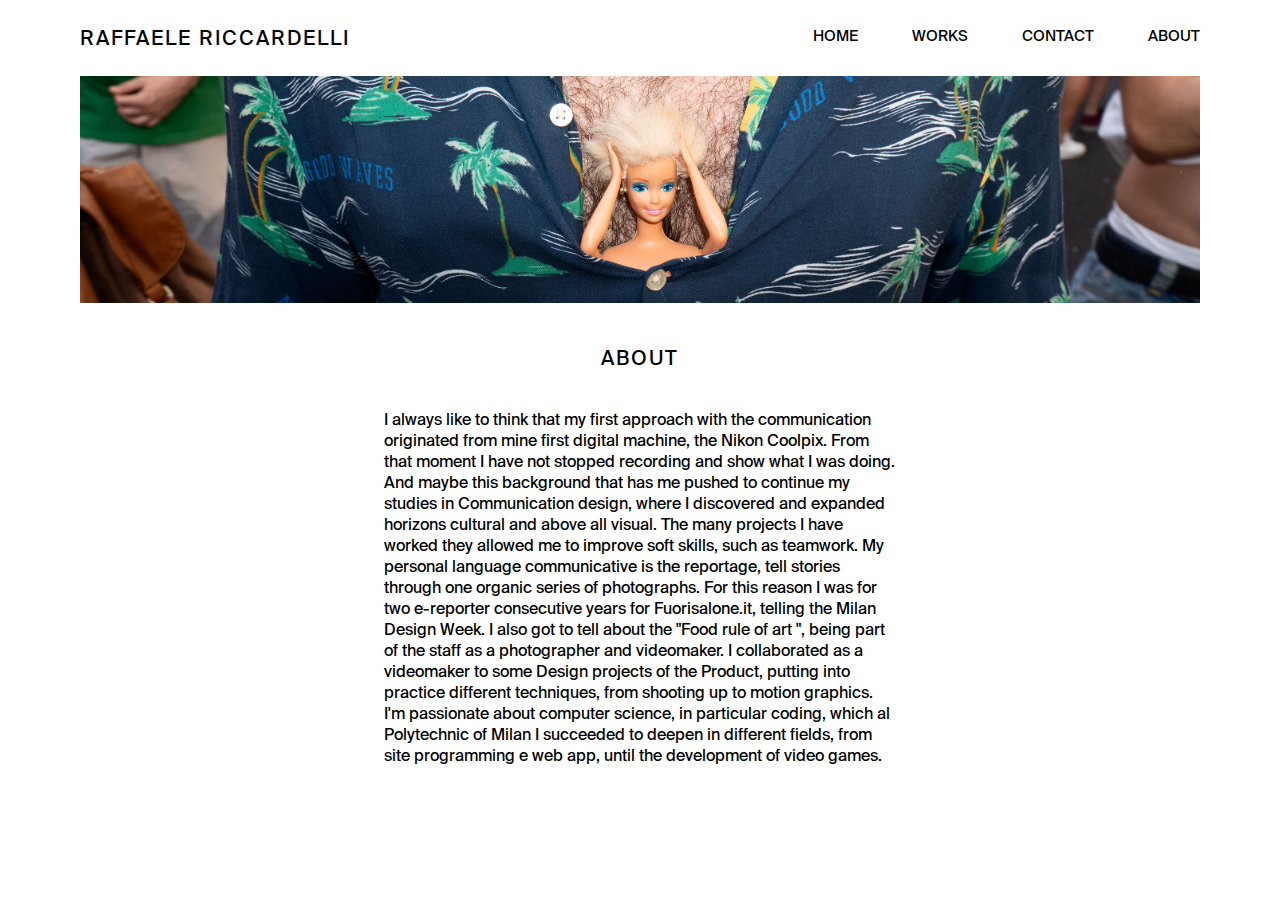
==== about.html @ d8660416 "Pre-test website" ====
<!DOCTYPE html>
<html>

<head>
  <meta charset="utf-8">
  <meta name="viewport" width=device-width, initial-scale=1.0, maximum-scale=1.0, user-scalable=0>
  <link rel="stylesheet" type="text/css" href="style_information.css" media="screen" />
  <style>
    body {
      padding: 0;
      margin: 0;
    }
  </style>
</head>

<body>
  <div class="inner-site">
    <div class="wrapper">
      <header class="header">
        <div class="name"><a href="index.html">
            RAFFAELE RICCARDELLI
          </a></div>
        <ul class="sections">
          <li class="home"><a href="index.html">
              HOME
            </a></li>
          <li class="works"><a href="#">
              WORKS
            </a></li>
          <li class="contact"><a href="contact.html">
              CONTACT
            </a></li>
          <li class="about"><a href="#">
              ABOUT
            </a></li>
        </ul>
      </header>

      <div class="image-box">
        <img src="assets/contact/contact.jpg" style="width:100%">
      </div>

      <div class="title">ABOUT</div>

      <div class="text-about">
        I always like to think that
        my first approach with the
        communication originated from mine
        first digital machine, the
        Nikon Coolpix. From that moment
        I have not stopped recording and
        show what I was doing. And maybe
        this background that has me
        pushed to continue my studies in
        Communication design, where
        I discovered and expanded horizons
        cultural and above all visual.
        The many projects I have
        worked they allowed me to
        improve soft skills, such as
        teamwork.
        My personal language
        communicative is the reportage,
        tell stories through one
        organic series of photographs. For
        this reason I was for two
        e-reporter consecutive years for
        Fuorisalone.it, telling the
        Milan Design Week.
        I also got to
        tell about the "Food rule
        of art ", being part of the staff
        as a photographer and videomaker.
        I collaborated as a videomaker
        to some Design projects of the
        Product, putting into practice
        different techniques, from shooting up
        to motion graphics.
        I'm passionate about computer science,
        in particular coding, which al
        Polytechnic of Milan I succeeded
        to deepen in different fields,
        from site programming e
        web app, until the development of
        video games.
      </div>
    </div>
  </div>

</html>
---- style_information.css ----
@font-face {
  font-family: "Suisse";
  src: url("./assets/font/SuisseIntl-Book.otf");
}

/*******************************************************CONTACT AND ABOUT PAGES*******************************************************/
.wrapper {
  display: flex;
  width: 100vw;
  flex-direction: column;
}

/*header*/
.header {
  font-family: "Suisse";
  text-align: center;
  width: 100%;
  position: absolute;
  order: 1;
}

.name {
  font-size: 20px;
  letter-spacing: 0.1em;
  display: inline-block;
  float: left;
  padding: 25px 80px;
  vertical-align: middle;
  color: black;
}

ul li {
  display: inline-block;
  vertical-align: middle;
}

.works, .contact, .about {
  padding-left: 50px;
}

.sections {
  margin: 0;
  padding: 25px 80px;
  font-size: 15px;
  float: right;
}

a {
  text-decoration: none;
  color: black;
}

a:hover {
  opacity: 0.6;
}

/*LIGHTBOX*/
* {
  box-sizing: border-box;
}

.image-box {
  margin-top: 76px;
  padding-left: 80px;
  padding-right: 80px;
  order: 2;
}

.title {
  font-family: "Suisse";
  font-size: 20px;
  letter-spacing: 0.1em;
  text-align: center;
  margin-top: 38px;
  width: 100%;
  order: 3;
}

/*******************************************************CONTACT PAGE*******************************************************/

/* Style inputs */
input[type=text], select, textarea {
  font-family: "Suisse";
  width: 100%;
  padding: 12px;
  border: 1px solid black;
  margin-top: 6px;
  margin-bottom: 16px;
  resize: vertical;
}

input[type=submit] {
  background-color: black;
  color: white;
  padding: 12px 20px;
  border: none;
  cursor: pointer;
  font-family: "Suisse";
}

input[type=submit]:hover {
  background-color: black;
  font-family: "Suisse";
}

/* Create two columns that float next to eachother */
.column-form {
  font-family: "Suisse";
  width: 50%;
  margin-top: 6px;
  padding: 20px;
  margin: auto;
  order: 4;
}

.name-form {
  width: 100%;
  display: inline-block;
}

#fname {
  width: 48.5%;
  margin-right: 22px;
}

#lname {
  width: 48.5%;
}

/* Clear floats after the columns */
.row:after {
  content: "";
  display: table;
  clear: both;
}

/*******************************************************ABOUT PAGE*******************************************************/
.text-about {
  padding-top: 38px;
  margin: auto;
  font-family: "Suisse";
  width: 40%;
  order: 5;
}
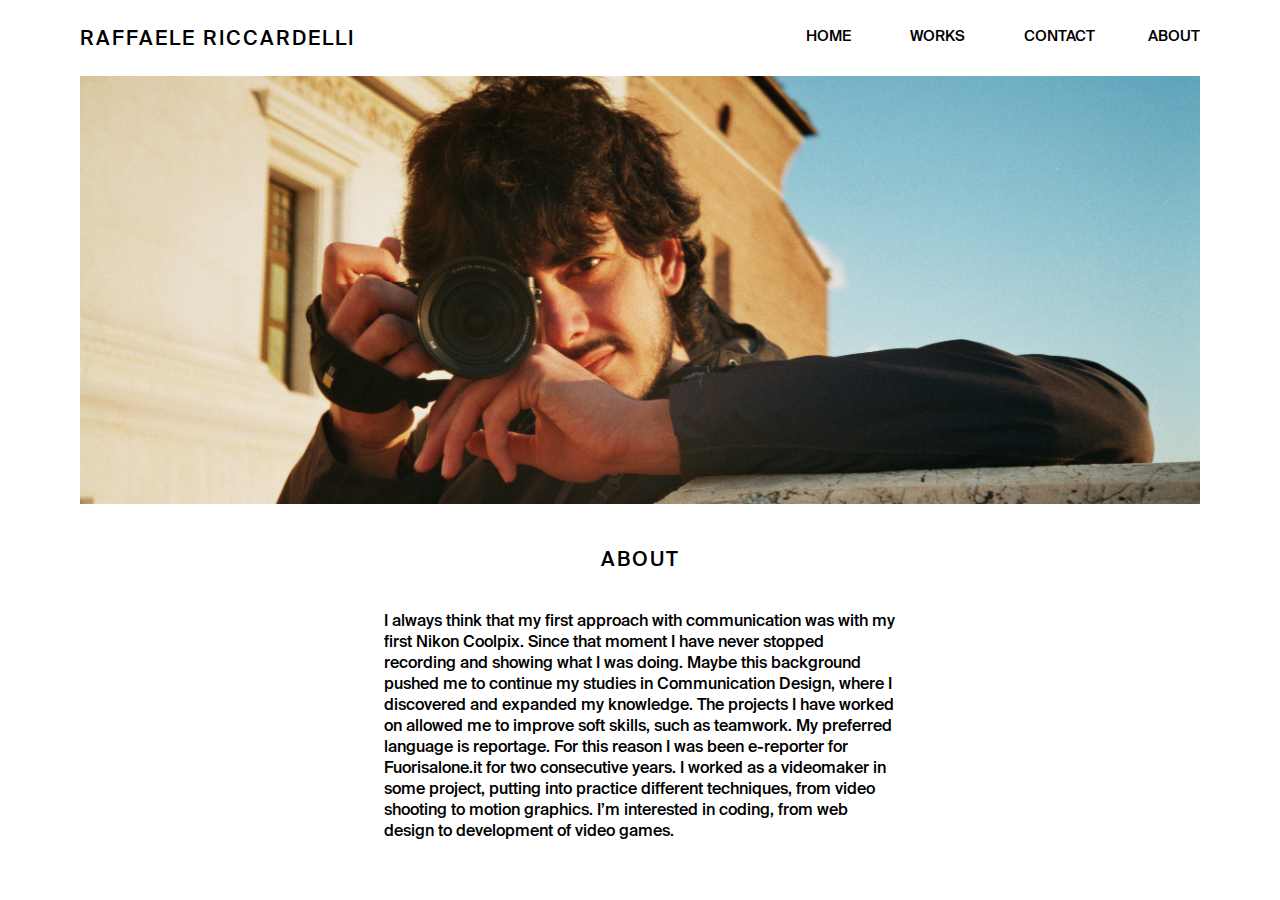
==== commit 82d72e46: "Scroll menu added" ====
--- a/about.html
+++ b/about.html
@@ -24,64 +24,55 @@
           <li class="home"><a href="index.html">
               HOME
             </a></li>
-          <li class="works"><a href="#">
-              WORKS
-            </a></li>
+            <li class="dropdown">
+              <button class="dropbtn">WORKS</button>
+              <div class="dropdown-content">
+                <a href="photography.html">PHOTOGRAPHY</a>
+                <a href="video.html">VIDEO</a>
+                <a href="coding.html">CODING</a>
+              </div>
+            </li>
           <li class="contact"><a href="contact.html">
               CONTACT
             </a></li>
-          <li class="about"><a href="#">
+          <li class="about"><a href="about.html">
               ABOUT
             </a></li>
         </ul>
       </header>
 
       <div class="image-box">
-        <img src="assets/contact/contact.jpg" style="width:100%">
+        <img src="assets/about/about.jpg" style="width:100%">
       </div>
 
       <div class="title">ABOUT</div>
 
       <div class="text-about">
-        I always like to think that
-        my first approach with the
-        communication originated from mine
-        first digital machine, the
-        Nikon Coolpix. From that moment
-        I have not stopped recording and
-        show what I was doing. And maybe
-        this background that has me
-        pushed to continue my studies in
-        Communication design, where
-        I discovered and expanded horizons
-        cultural and above all visual.
-        The many projects I have
-        worked they allowed me to
+        I always think that
+        my first approach with
+        communication was with my first
+        Nikon Coolpix. Since that moment
+        I have never stopped recording and
+        showing what I was doing. Maybe
+        this background
+        pushed me to continue my studies in
+        Communication Design, where
+        I discovered and expanded my knowledge.
+        The projects I have
+        worked on allowed me to
         improve soft skills, such as
         teamwork.
-        My personal language
-        communicative is the reportage,
-        tell stories through one
-        organic series of photographs. For
-        this reason I was for two
-        e-reporter consecutive years for
-        Fuorisalone.it, telling the
-        Milan Design Week.
-        I also got to
-        tell about the "Food rule
-        of art ", being part of the staff
-        as a photographer and videomaker.
-        I collaborated as a videomaker
-        to some Design projects of the
-        Product, putting into practice
-        different techniques, from shooting up
+        My preferred language
+        is reportage. For
+        this reason I was been e-reporter for
+        Fuorisalone.it for two
+        consecutive years.
+        I worked as a videomaker
+        in some project, putting into practice
+        different techniques, from video shooting
         to motion graphics.
-        I'm passionate about computer science,
-        in particular coding, which al
-        Polytechnic of Milan I succeeded
-        to deepen in different fields,
-        from site programming e
-        web app, until the development of
+        I’m interested in coding,
+        from web design to development of
         video games.
       </div>
     </div>
--- a/style_information.css
+++ b/style_information.css
@@ -1,6 +1,6 @@
 @font-face {
   font-family: "Suisse";
-  src: url("./assets/font/SuisseIntl-Book.otf");
+  src: url("./assets/font/SuisseIntl-Medium.otf");
 }
 
 /*******************************************************CONTACT AND ABOUT PAGES*******************************************************/
@@ -34,7 +34,7 @@
   vertical-align: middle;
 }
 
-.works, .contact, .about {
+.dropdown, .contact, .about {
   padding-left: 50px;
 }
 
@@ -142,3 +142,41 @@
   width: 40%;
   order: 5;
 }
+
+.dropbtn {
+  color: black;
+  font-size: 15px;
+  font-family: "Suisse";
+  border: none;
+  background-color: transparent;
+  outline: none;
+}
+
+.dropdown {
+  position: relative;
+  display: inline-block;
+}
+
+.dropdown-content {
+  display: none;
+  position: absolute;
+  min-width: 160px;
+  z-index: 1;
+}
+
+.dropdown-content a {
+  color: black;
+  text-decoration: none;
+  padding: 12px 16px;
+  text-align: left;
+  display: block;
+}
+
+.dropdown:hover .dropdown-content {
+  display: block;
+  background-color: white;
+}
+
+button:hover {
+  cursor: pointer;
+}
